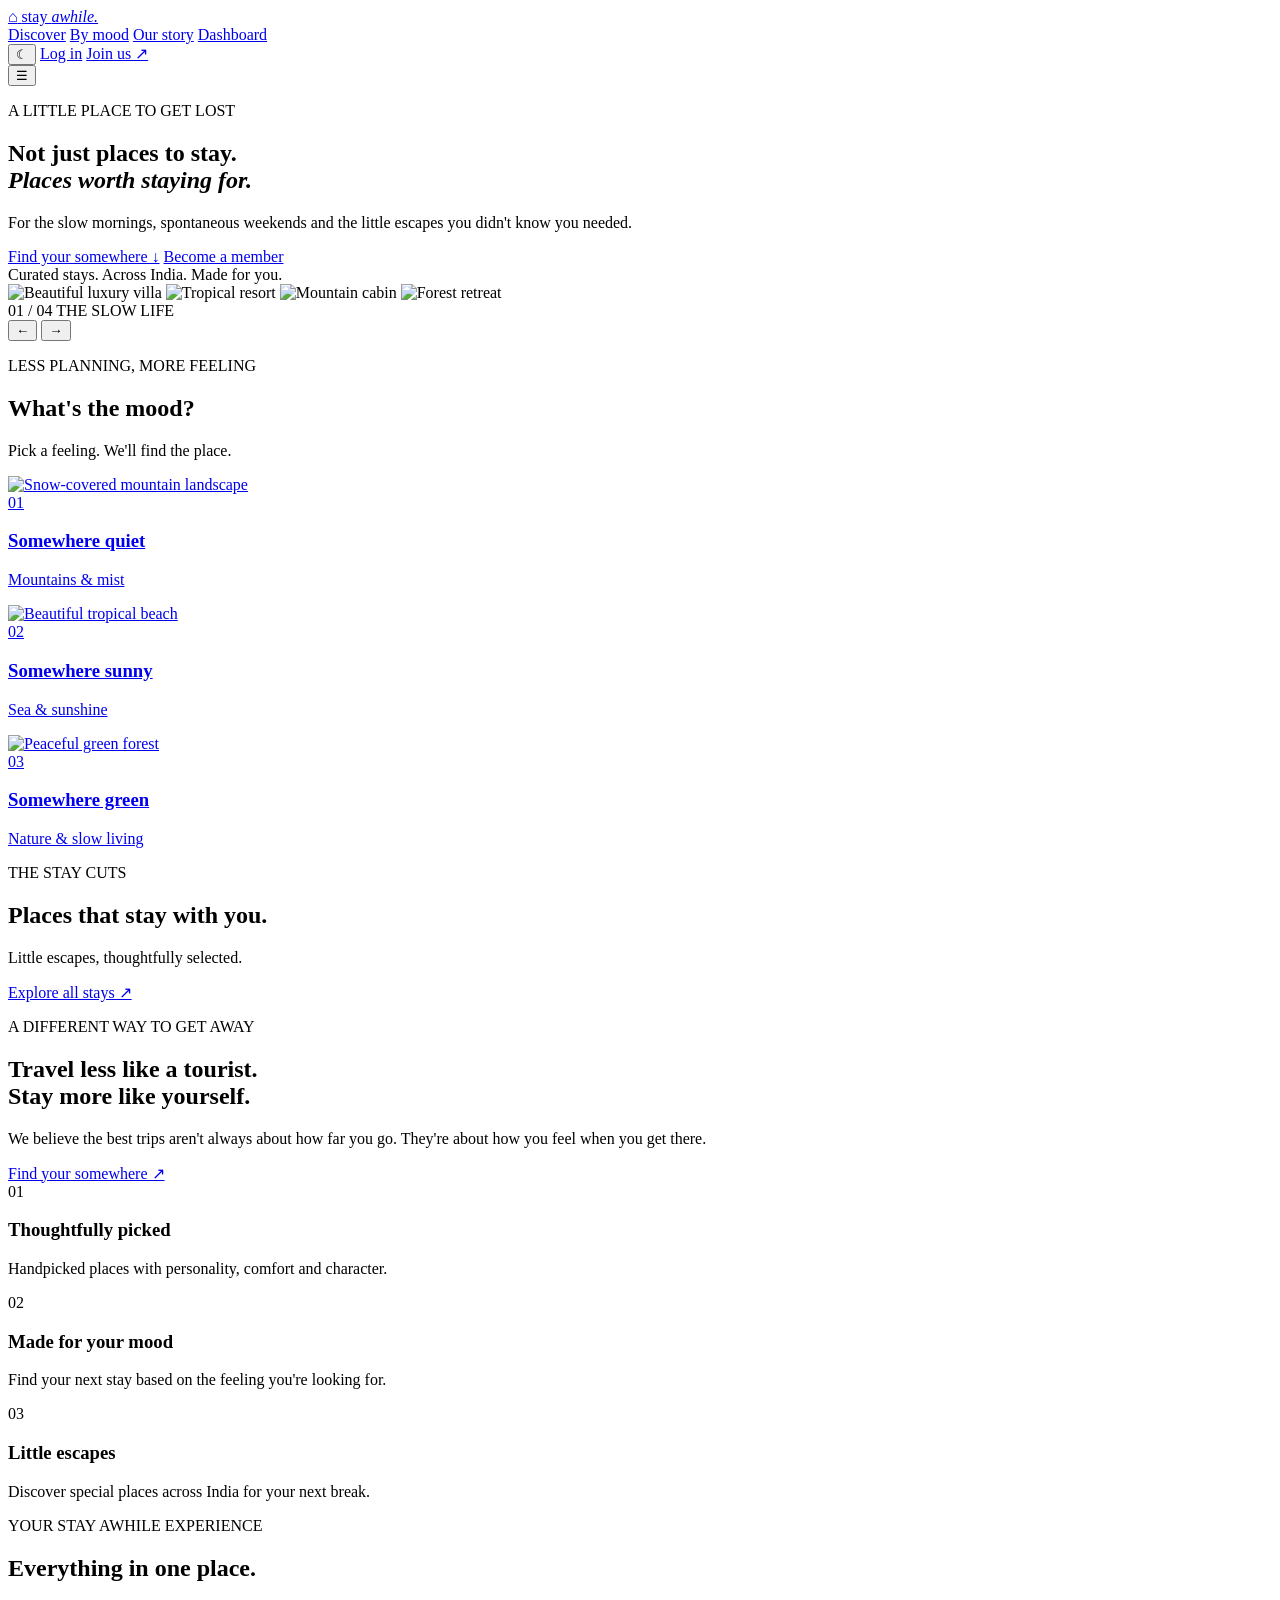
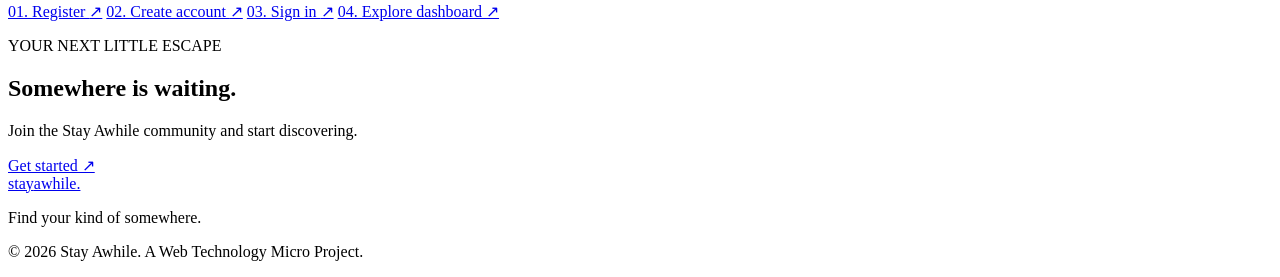
==== index.html @ 6ee34efa "Add files via upload" ====
<!DOCTYPE html>
<html lang="en">
<head>
    <meta charset="UTF-8">
    <meta name="viewport" content="width=device-width, initial-scale=1.0">
    <meta name="description" content="Stay Awhile — Find your kind of somewhere. Discover beautiful stays across India.">
    <title>Stay Awhile — Find your kind of somewhere</title>

    <link rel="preconnect" href="https://fonts.googleapis.com">
    <link rel="preconnect" href="https://fonts.gstatic.com" crossorigin>
    <link href="https://fonts.googleapis.com/css2?family=DM+Sans:wght@400;500;600;700&family=Playfair+Display:wght@500;600;700&display=swap" rel="stylesheet">

    <link rel="stylesheet" href="css/styles.css">
    <script src="js/theme.js" defer></script>
    <script src="js/data.js" defer></script>
    <script src="js/app.js" defer></script>
    <script src="js/chatbot.js" defer></script>
</head>
<body>

<header class="navbar">
    <a href="index.html" class="brand-logo">
    <span class="brand-icon">⌂</span>
    <span>stay <em>awhile.</em></span>
</a>

    <nav class="nav-links">
        <a href="#discover">Discover</a>
        <a href="#moods">By mood</a>
        <a href="#story">Our story</a>
        <a href="home.html">Dashboard</a>
    </nav>

    <div class="nav-actions">
        <button class="theme-toggle" aria-label="Toggle theme">☾</button>
        <a href="signin.html" class="nav-login">Log in</a>
        <a href="register.html" class="btn btn-dark">Join us ↗</a>
    </div>

    <button class="menu-toggle" id="menuToggle" aria-label="Open navigation">☰</button>
</header>

<main>

    <section class="hero">
        <div class="hero-content">
            <p class="eyebrow">A LITTLE PLACE TO GET LOST</p>

            <h1>Not just places to stay.<br>
                <em>Places worth staying for.</em>
            </h1>

            <p class="hero-description">
                For the slow mornings, spontaneous weekends and
                the little escapes you didn't know you needed.
            </p>

            <div class="hero-buttons">
                <a href="#discover" class="btn btn-light">Find your somewhere ↓</a>
                <a href="register.html" class="btn btn-outline-light">Become a member</a>
            </div>

            <div class="hero-note">
                Curated stays. Across India. Made for you.
            </div>
        </div>

        <div class="hero-image hero-slideshow">
    <img
        class="slide-image active"
        src="https://images.unsplash.com/photo-1600607687939-ce8a6c25118c?w=1400"
        alt="Beautiful luxury villa">

    <img
        class="slide-image"
        src="https://images.unsplash.com/photo-1571896349842-33c89424de2d?w=1400"
        alt="Tropical resort">

    <img
        class="slide-image"
        src="https://images.unsplash.com/photo-1510798831971-661eb04b3739?w=1400"
        alt="Mountain cabin">

    <img
        class="slide-image"
        src="https://images.unsplash.com/photo-1449158743715-0a90ebb6d2d8?w=1400"
        alt="Forest retreat">

    <div class="image-caption">
        <span id="slideNumber">01 / 04</span>
        <span id="slideLocation">THE SLOW LIFE</span>
    </div>

    <div class="slide-controls">
        <button id="previousSlide" aria-label="Previous image">←</button>
        <button id="nextSlide" aria-label="Next image">→</button>
    </div>
</div>
    </section>

    <section class="section mood-section" id="moods">
        <div class="section-heading">
            <p class="eyebrow">LESS PLANNING, MORE FEELING</p>
            <h2>What's the mood?</h2>
            <p>Pick a feeling. We'll find the place.</p>
        </div>

        <div class="mood-grid">
            <a href="#discover" class="mood-card" data-mood="mountains">
                <img
    src="https://images.unsplash.com/photo-1464822759023-fed622ff2c3b?w=900"
    alt="Snow-covered mountain landscape">
                <div class="mood-overlay">
                    <span>01</span>
                    <h3>Somewhere quiet</h3>
                    <p>Mountains & mist</p>
                </div>
            </a>

            <a href="#discover" class="mood-card" data-mood="beach">
                <img
    src="https://images.unsplash.com/photo-1507525428034-b723cf961d3e?w=900"
    alt="Beautiful tropical beach">                
    <div class="mood-overlay">
                    <span>02</span>
                    <h3>Somewhere sunny</h3>
                    <p>Sea & sunshine</p>
                </div>
            </a>

            <a href="#discover" class="mood-card" data-mood="nature">
                <img
    src="https://images.unsplash.com/photo-1448375240586-882707db888b?w=900"
    alt="Peaceful green forest">
                <div class="mood-overlay">
                    <span>03</span>
                    <h3>Somewhere green</h3>
                    <p>Nature & slow living</p>
                </div>
            </a>
        </div>
    </section>

    <section class="section stays-section" id="discover">
        <div class="section-heading split-heading">
            <div>
                <p class="eyebrow">THE STAY CUTS</p>
                <h2>Places that stay with you.</h2>
                <p>Little escapes, thoughtfully selected.</p>
            </div>
            <a href="home.html" class="text-link">Explore all stays ↗</a>
        </div>

        <div class="stay-grid" id="stayGrid">
            <!-- Cards are added using data.js and app.js -->
        </div>
    </section>

    <section class="feature-section" id="story">
        <div class="feature-intro">
            <p class="eyebrow">A DIFFERENT WAY TO GET AWAY</p>
            <h2>Travel less like a tourist.<br>
                Stay more like yourself.</h2>
            <p>
                We believe the best trips aren't always about how far
                you go. They're about how you feel when you get there.
            </p>
            <a href="signup.html" class="btn btn-dark">Find your somewhere ↗</a>
        </div>

        <div class="feature-cards">
            <article class="feature-card">
                <span>01</span>
                <h3>Thoughtfully picked</h3>
                <p>Handpicked places with personality, comfort and character.</p>
            </article>

            <article class="feature-card">
                <span>02</span>
                <h3>Made for your mood</h3>
                <p>Find your next stay based on the feeling you're looking for.</p>
            </article>

            <article class="feature-card">
                <span>03</span>
                <h3>Little escapes</h3>
                <p>Discover special places across India for your next break.</p>
            </article>
        </div>
    </section>

    <section class="section project-outline">
        <p class="eyebrow">YOUR STAY AWHILE EXPERIENCE</p>
        <h2>Everything in one place.</h2>

        <div class="outline-grid">
            <a href="register.html">01. Register <span>↗</span></a>
            <a href="signup.html">02. Create account <span>↗</span></a>
            <a href="signin.html">03. Sign in <span>↗</span></a>
            <a href="home.html">04. Explore dashboard <span>↗</span></a>
        </div>
    </section>

    <section class="newsletter">
        <p class="eyebrow">YOUR NEXT LITTLE ESCAPE</p>
        <h2>Somewhere is waiting.</h2>
        <p>Join the Stay Awhile community and start discovering.</p>
        <a href="register.html" class="btn btn-light">Get started ↗</a>
    </section>

</main>

<footer class="footer">
    <a href="index.html" class="logo">stay<span>awhile.</span></a>
    <p>Find your kind of somewhere.</p>
    <p>© 2026 Stay Awhile. A Web Technology Micro Project.</p>
</footer>

</body>
</html>
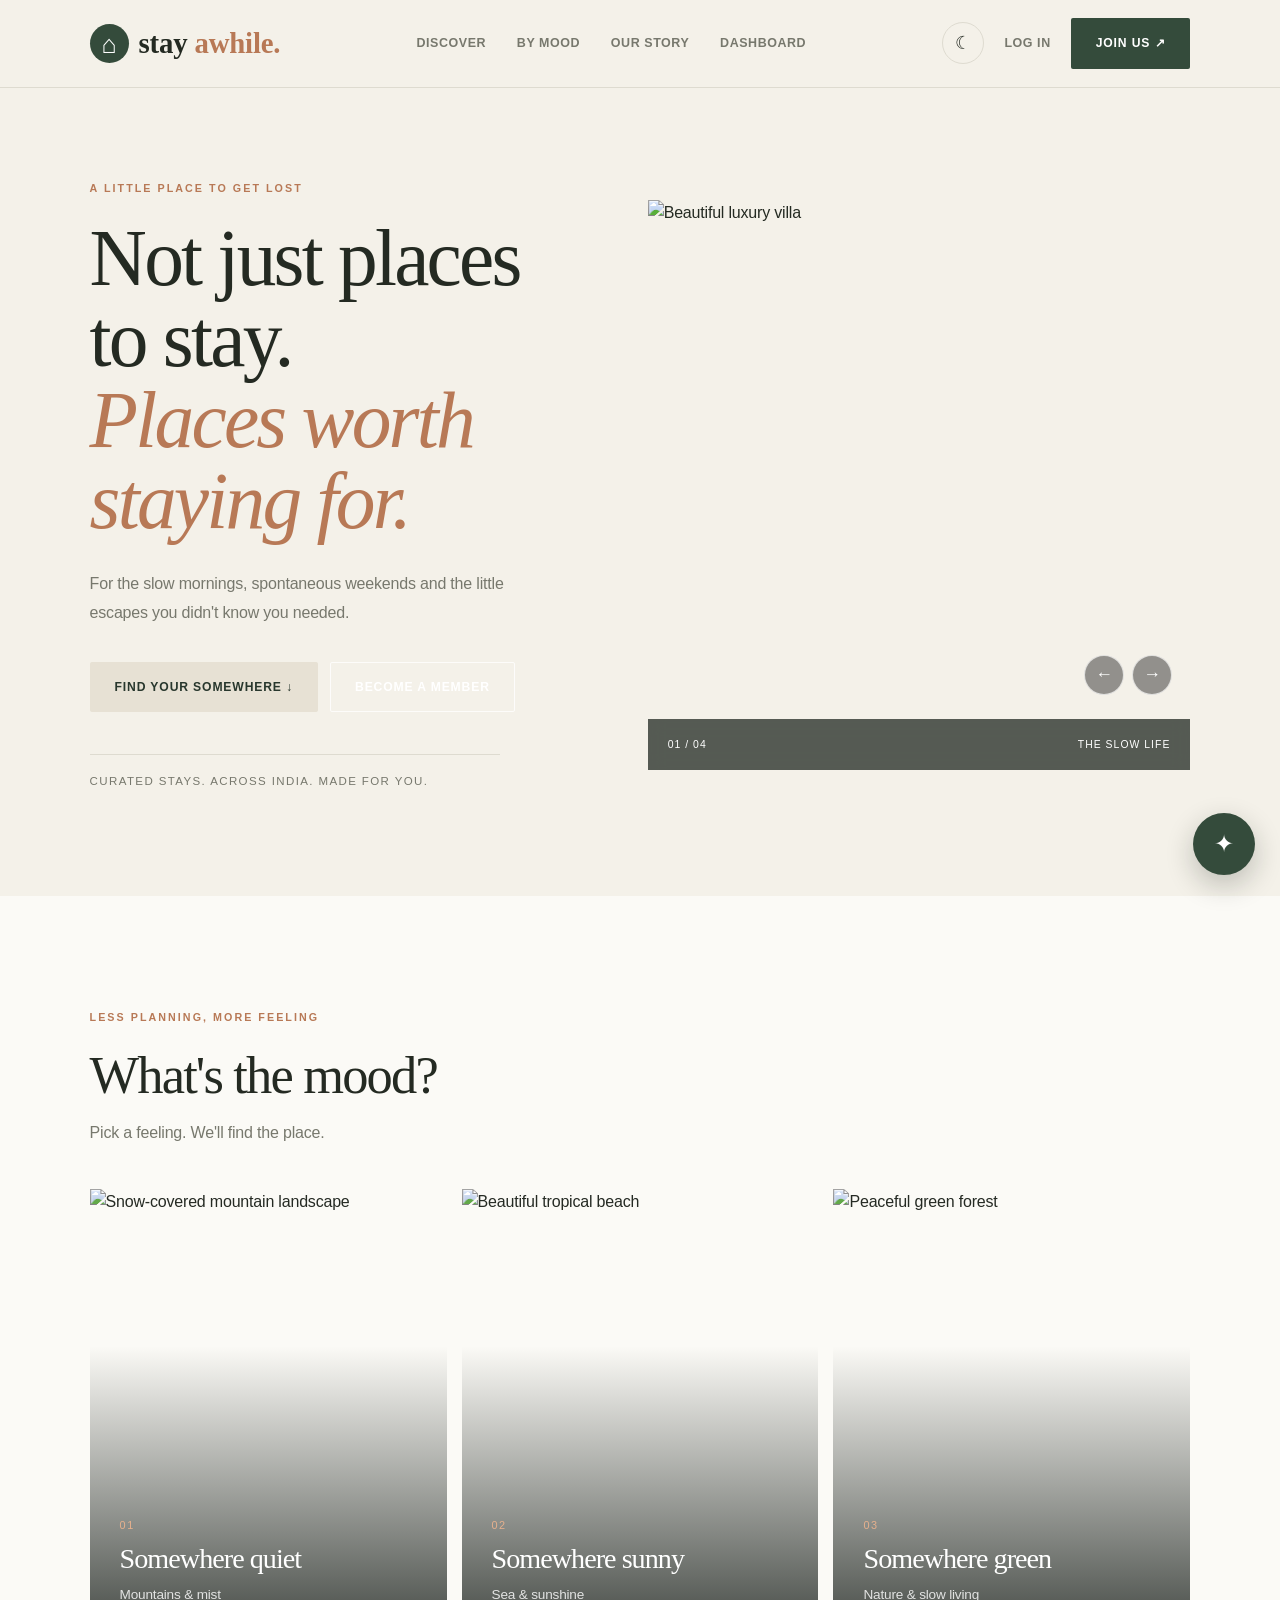
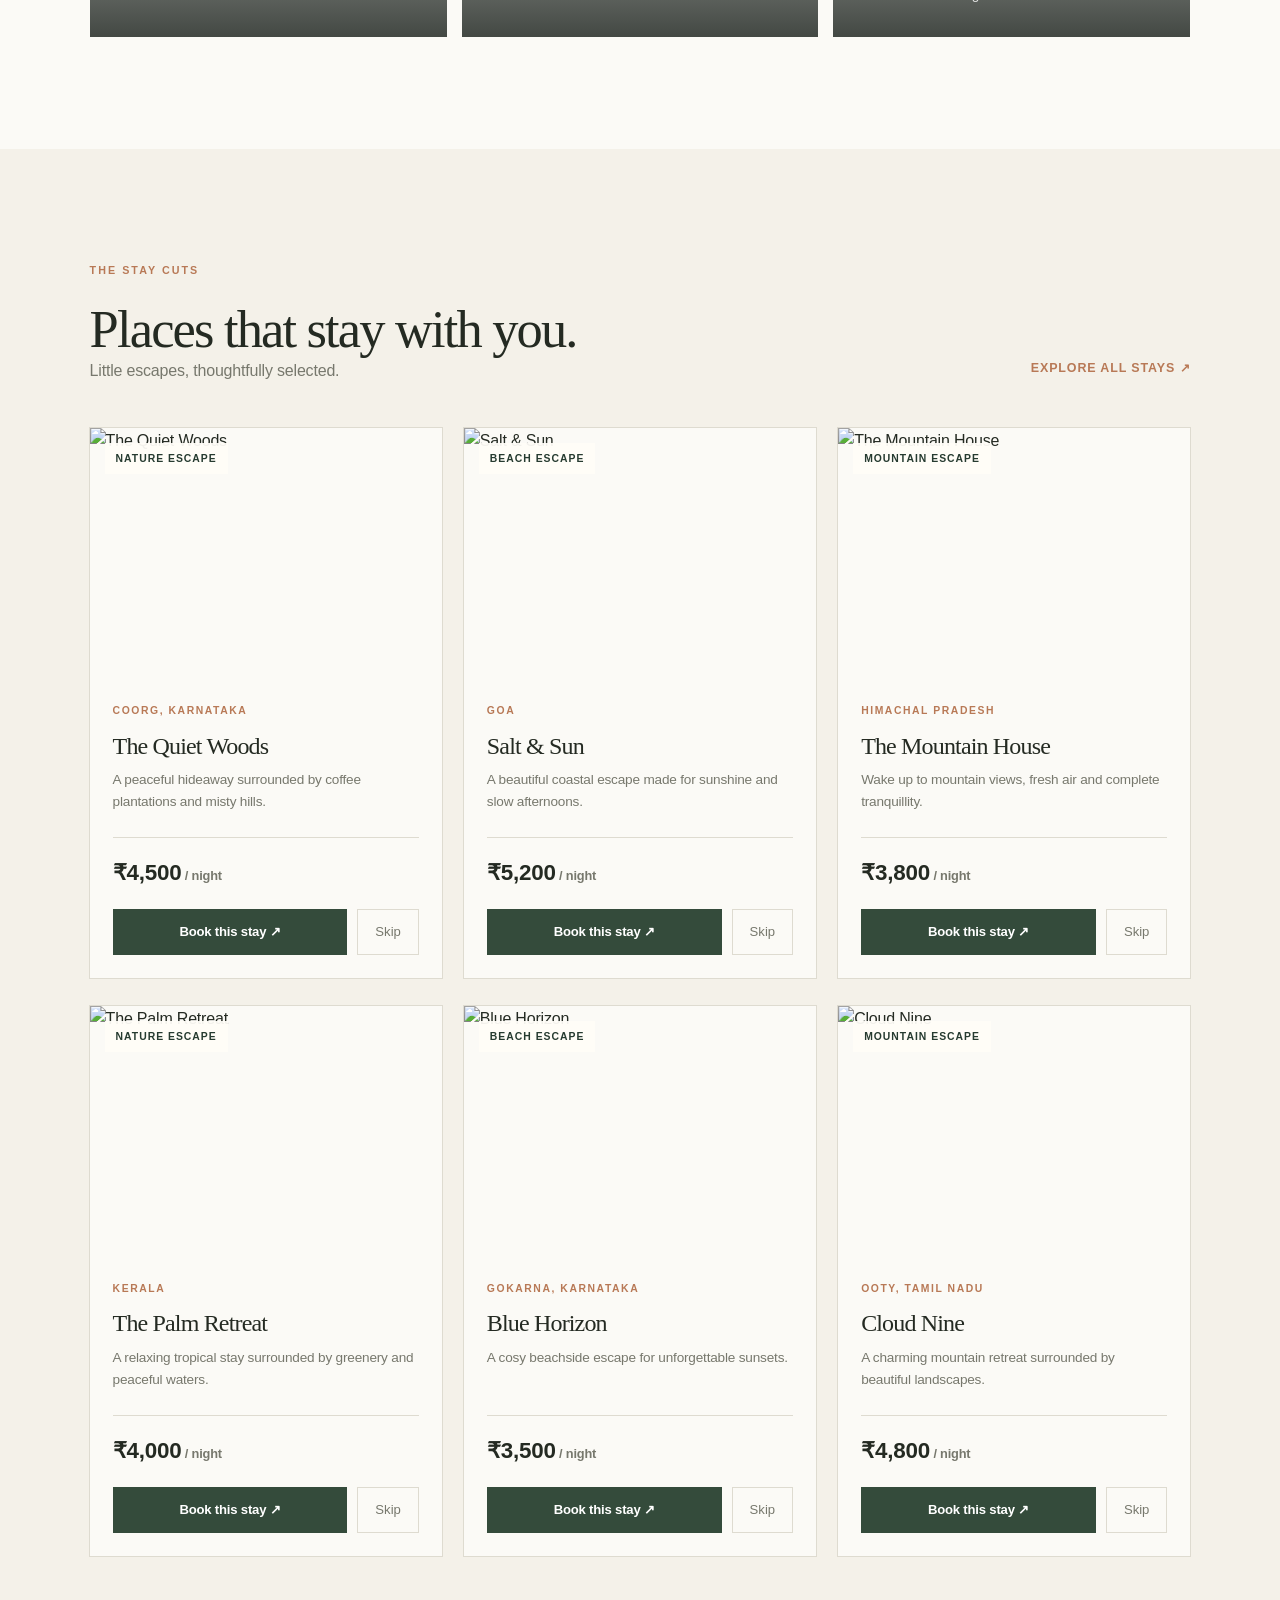
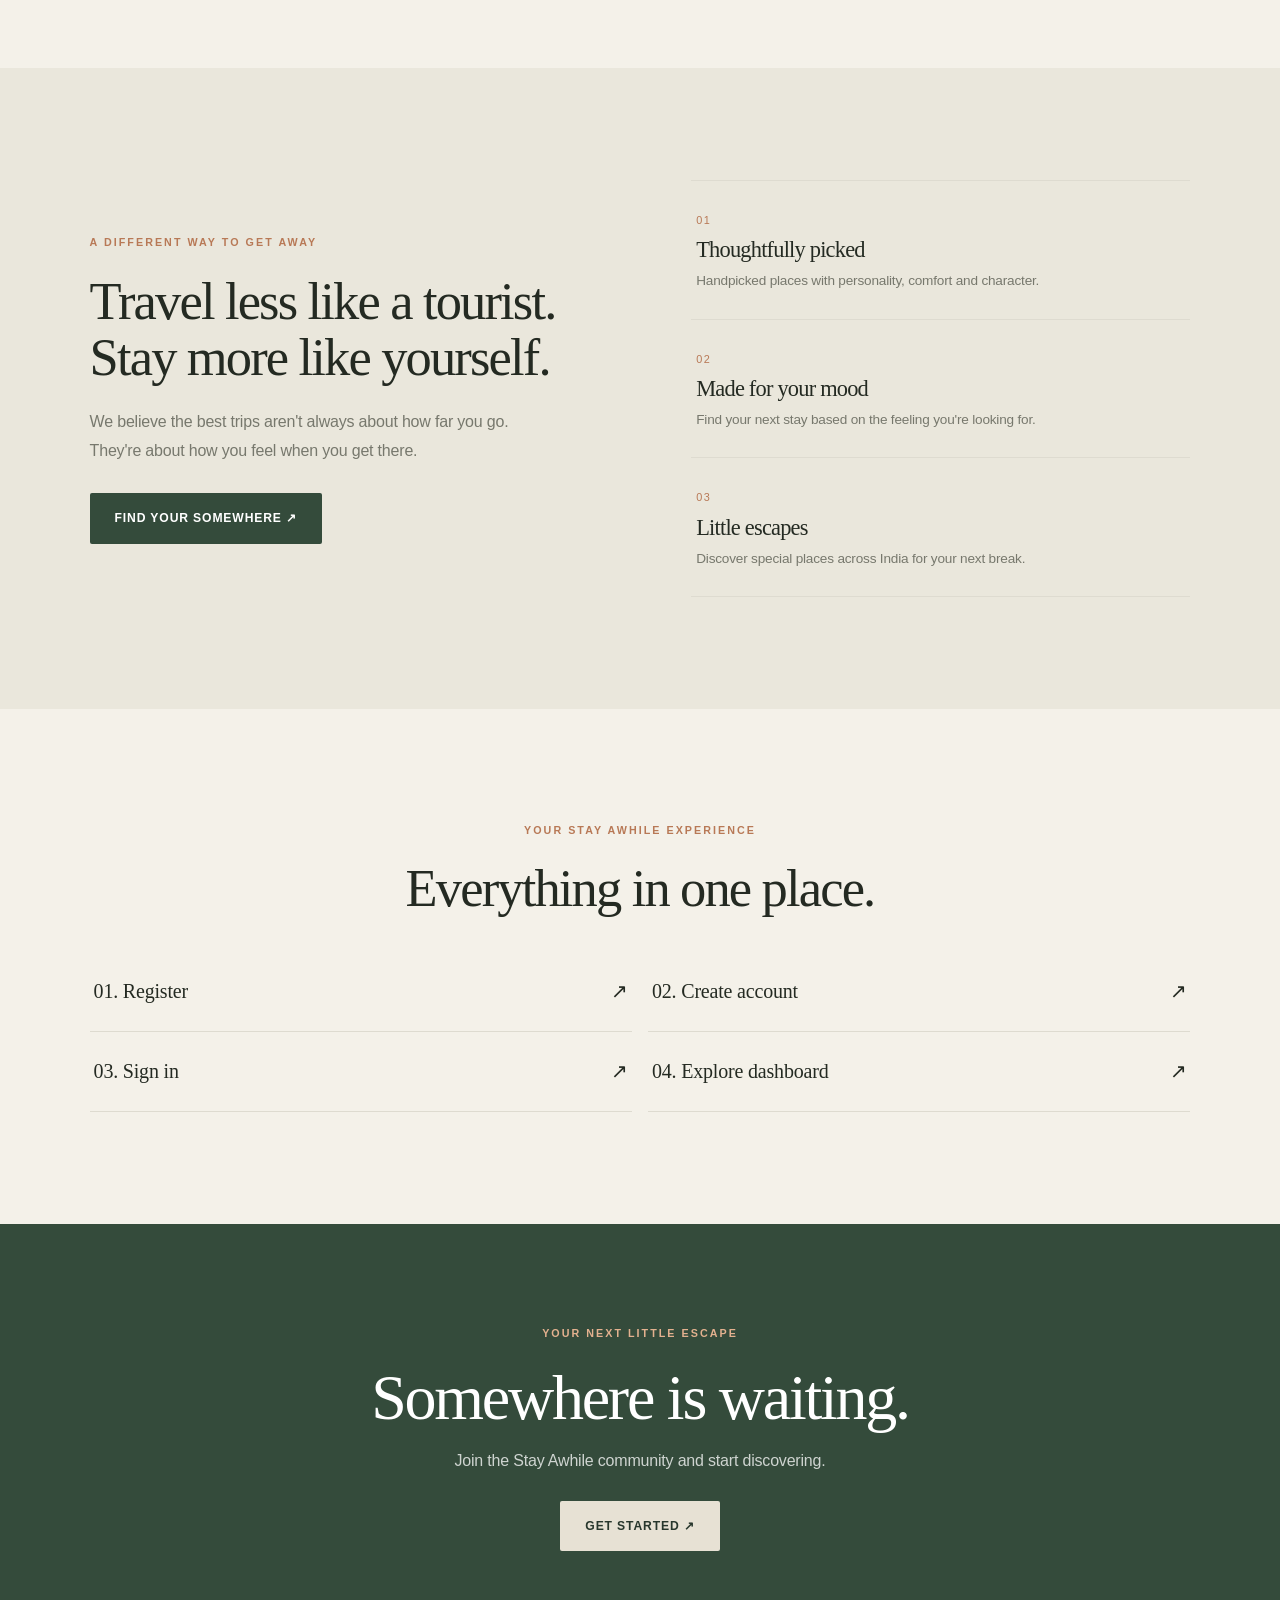
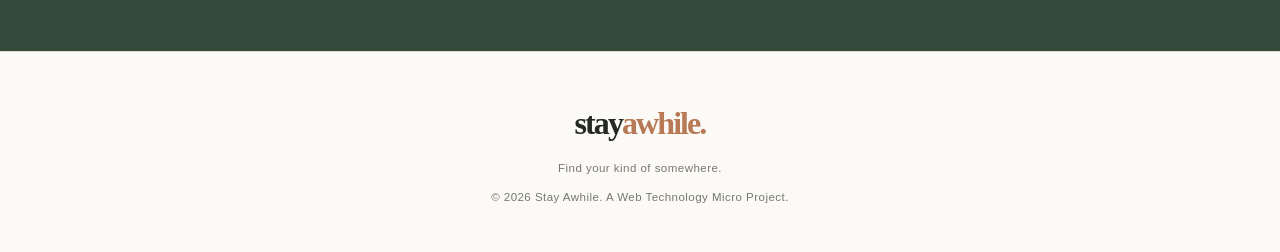
==== commit dfffc55f: "Update index.html" ====
--- a/index.html
+++ b/index.html
@@ -11,11 +11,11 @@
     <link rel="preconnect" href="https://fonts.gstatic.com" crossorigin>
     <link href="https://fonts.googleapis.com/css2?family=DM+Sans:wght@400;500;600;700&family=Playfair+Display:wght@500;600;700&display=swap" rel="stylesheet">
 
-    <link rel="stylesheet" href="css/styles.css">
-    <script src="js/theme.js" defer></script>
-    <script src="js/data.js" defer></script>
-    <script src="js/app.js" defer></script>
-    <script src="js/chatbot.js" defer></script>
+    <link rel="stylesheet" href="styles.css">
+    <script src="theme.js" defer></script>
+    <script src="data.js" defer></script>
+    <script src="app.js" defer></script>
+    <script src="chatbot.js" defer></script>
 </head>
 <body>
 
--- a/styles.css
+++ b/styles.css
@@ -0,0 +1,2200 @@
+/* =========================================
+   STAY AWHILE - GLOBAL DESIGN SYSTEM
+========================================= */
+
+@import url('https://fonts.googleapis.com/css2?family=DM+Sans:wght@400;500;600;700&family=Playfair+Display:wght@500;600;700&display=swap');
+
+:root {
+    --bg: #f6f3ec;
+    --surface: #fffdf8;
+    --surface-2: #ece8de;
+    --text: #263b30;
+    --muted: #77786e;
+    --green: #294b3a;
+    --green-hover: #1d392b;
+    --orange: #c77953;
+    --border: #dedbd1;
+    --danger: #c0392b;
+    --success: #31734b;
+    --shadow: 0 12px 35px rgba(32, 48, 37, 0.09);
+}
+
+[data-theme="dark"] {
+    --bg: #17231c;
+    --surface: #223229;
+    --surface-2: #2b3b30;
+    --text: #f3eee3;
+    --muted: #b4b6aa;
+    --green: #a8c2ad;
+    --green-hover: #c2d8c6;
+    --orange: #df9872;
+    --border: #405044;
+    --danger: #ff8b80;
+    --success: #9bd3a9;
+    --shadow: 0 12px 35px rgba(0, 0, 0, 0.22);
+}
+
+* {
+    margin: 0;
+    padding: 0;
+    box-sizing: border-box;
+}
+
+html {
+    scroll-behavior: smooth;
+    scroll-padding-top: 90px;
+}
+
+body {
+    font-family: 'DM Sans', sans-serif;
+    background: var(--bg);
+    color: var(--text);
+    line-height: 1.6;
+    transition: background 0.25s, color 0.25s;
+}
+
+a {
+    color: inherit;
+    text-decoration: none;
+}
+
+button, input, select {
+    font: inherit;
+}
+
+button {
+    cursor: pointer;
+}
+
+img {
+    display: block;
+    width: 100%;
+    object-fit: cover;
+}
+
+h1, h2, h3 {
+    font-family: 'Playfair Display', serif;
+    font-weight: 600;
+    line-height: 1.2;
+}
+
+h1 {
+    font-size: clamp(2.5rem, 5vw, 4.8rem);
+}
+
+h2 {
+    font-size: clamp(2rem, 4vw, 3.2rem);
+}
+
+h3 {
+    font-size: 1.4rem;
+}
+
+p {
+    color: var(--muted);
+}
+
+/* NAVIGATION */
+
+.navbar {
+    min-height: 78px;
+    display: flex;
+    align-items: center;
+    justify-content: space-between;
+    padding: 15px 6%;
+    gap: 25px;
+    background: var(--surface);
+    border-bottom: 1px solid var(--border);
+    position: sticky;
+    top: 0;
+    z-index: 100;
+}
+
+.logo {
+    font-family: 'Playfair Display', serif;
+    font-size: 1.8rem;
+    font-weight: 700;
+    color: var(--text);
+    white-space: nowrap;
+}
+
+.logo span {
+    color: var(--orange);
+}
+
+.nav-links, .nav-actions {
+    display: flex;
+    align-items: center;
+    gap: 25px;
+}
+
+.nav-links a, .nav-login {
+    font-size: 0.9rem;
+    font-weight: 600;
+    color: var(--muted);
+    transition: color 0.2s;
+}
+
+.nav-links a:hover, .nav-login:hover {
+    color: var(--orange);
+}
+
+.nav-actions {
+    gap: 16px;
+}
+
+.theme-toggle {
+    border: 1px solid var(--border);
+    background: var(--surface-2);
+    color: var(--text);
+    border-radius: 50%;
+    width: 40px;
+    height: 40px;
+    font-size: 1.15rem;
+}
+
+.menu-toggle {
+    display: none;
+    background: none;
+    border: 0;
+    color: var(--text);
+    font-size: 1.5rem;
+}
+
+/* BUTTONS */
+
+.btn {
+    display: inline-flex;
+    justify-content: center;
+    align-items: center;
+    padding: 13px 23px;
+    border-radius: 4px;
+    border: 1px solid transparent;
+    font-weight: 700;
+    font-size: 0.88rem;
+    transition: 0.25s;
+}
+
+.btn-dark {
+    background: var(--green);
+    color: #fff;
+}
+
+.btn-dark:hover {
+    background: var(--green-hover);
+    transform: translateY(-2px);
+}
+
+.btn-light {
+    background: #f6f3ec;
+    color: #263b30;
+}
+
+.btn-light:hover {
+    background: #e7dfd1;
+    transform: translateY(-2px);
+}
+
+.btn-outline-light {
+    color: #fff;
+    border-color: rgba(255,255,255,0.7);
+}
+
+.btn-outline-light:hover {
+    background: #fff;
+    color: #263b30;
+}
+
+.btn-full {
+    width: 100%;
+    margin-top: 12px;
+}
+
+.btn:disabled {
+    opacity: 0.45;
+    cursor: not-allowed;
+    transform: none;
+}
+
+/* COMMON SECTION STYLES */
+
+.section {
+    padding: 95px 7%;
+}
+
+.eyebrow {
+    font-size: 0.72rem;
+    letter-spacing: 2px;
+    font-weight: 700;
+    color: var(--orange);
+    margin-bottom: 15px;
+}
+
+.section-heading {
+    margin-bottom: 35px;
+}
+
+.section-heading > p:last-child {
+    margin-top: 12px;
+}
+
+.split-heading {
+    display: flex;
+    justify-content: space-between;
+    align-items: end;
+    gap: 20px;
+}
+
+.text-link {
+    font-weight: 700;
+    color: var(--orange);
+    padding-bottom: 8px;
+}
+
+/* HERO */
+
+.hero {
+    min-height: 640px;
+    display: grid;
+    grid-template-columns: 1fr 1fr;
+    padding: 55px 7%;
+    gap: 50px;
+    align-items: center;
+}
+
+.hero-content h1 {
+    margin-bottom: 25px;
+}
+
+.hero-content h1 em {
+    color: var(--orange);
+    font-weight: 500;
+}
+
+.hero-description {
+    max-width: 510px;
+    font-size: 1.1rem;
+    margin-bottom: 30px;
+}
+
+.hero-buttons {
+    display: flex;
+    flex-wrap: wrap;
+    gap: 13px;
+}
+
+.hero-note {
+    margin-top: 35px;
+    color: var(--muted);
+    font-size: 0.85rem;
+    letter-spacing: 0.4px;
+}
+
+.hero-image {
+    height: 510px;
+    position: relative;
+}
+
+.hero-image img {
+    height: 100%;
+    border-radius: 3px;
+}
+
+.image-caption {
+    position: absolute;
+    bottom: 18px;
+    left: 18px;
+    right: 18px;
+    background: rgba(20, 30, 23, 0.7);
+    color: #fff;
+    padding: 14px 18px;
+    display: flex;
+    justify-content: space-between;
+    font-size: 0.75rem;
+}
+
+/* MOOD CARDS */
+
+.mood-section {
+    background: var(--surface);
+}
+
+.mood-grid {
+    display: grid;
+    grid-template-columns: repeat(3, 1fr);
+    gap: 20px;
+}
+
+.mood-card {
+    height: 400px;
+    position: relative;
+    overflow: hidden;
+    border-radius: 4px;
+}
+
+.mood-card img {
+    height: 100%;
+    transition: transform 0.5s;
+}
+
+.mood-card:hover img {
+    transform: scale(1.06);
+}
+
+.mood-overlay {
+    position: absolute;
+    inset: 0;
+    display: flex;
+    flex-direction: column;
+    justify-content: end;
+    padding: 28px;
+    background: linear-gradient(transparent 35%, rgba(0,0,0,0.75));
+    color: white;
+}
+
+.mood-overlay span {
+    color: #f3b18b;
+    font-size: 0.8rem;
+}
+
+.mood-overlay h3 {
+    color: white;
+    margin: 7px 0;
+    font-size: 1.7rem;
+}
+
+.mood-overlay p {
+    color: #eee;
+}
+
+/* STAY CARDS */
+
+.stay-grid {
+    display: grid;
+    grid-template-columns: repeat(3, 1fr);
+    gap: 25px;
+}
+
+.stay-card {
+    background: var(--surface);
+    border: 1px solid var(--border);
+    overflow: hidden;
+    transition: transform 0.25s, box-shadow 0.25s;
+}
+
+.stay-card:hover {
+    transform: translateY(-5px);
+    box-shadow: var(--shadow);
+}
+
+.stay-card img {
+    height: 245px;
+}
+
+.stay-info {
+    padding: 20px;
+}
+
+.stay-location {
+    font-size: 0.72rem;
+    color: var(--orange);
+    text-transform: uppercase;
+    letter-spacing: 1px;
+    font-weight: 700;
+}
+
+.stay-info h3 {
+    margin: 8px 0;
+}
+
+.stay-info p {
+    font-size: 0.88rem;
+}
+
+.stay-meta {
+    margin-top: 18px;
+    padding-top: 15px;
+    border-top: 1px solid var(--border);
+    display: flex;
+    justify-content: space-between;
+    align-items: center;
+    font-size: 0.85rem;
+}
+
+.stay-price {
+    color: var(--text);
+    font-weight: 700;
+}
+
+.stay-book {
+    color: var(--orange);
+    font-weight: 700;
+}
+
+/* FEATURE SECTION */
+
+.feature-section {
+    padding: 100px 7%;
+    display: grid;
+    grid-template-columns: 1fr 1fr;
+    gap: 70px;
+    background: var(--surface-2);
+    align-items: center;
+}
+
+.feature-intro h2 {
+    margin-bottom: 20px;
+}
+
+.feature-intro > p:not(.eyebrow) {
+    max-width: 450px;
+    margin-bottom: 25px;
+}
+
+.feature-cards {
+    display: grid;
+    gap: 15px;
+}
+
+.feature-card {
+    padding: 25px;
+    border: 1px solid var(--border);
+    background: var(--surface);
+}
+
+.feature-card span {
+    color: var(--orange);
+    font-size: 0.8rem;
+}
+
+.feature-card h3 {
+    margin: 8px 0;
+}
+
+/* PROJECT OUTLINE */
+
+.project-outline {
+    text-align: center;
+}
+
+.outline-grid {
+    display: grid;
+    grid-template-columns: repeat(2, 1fr);
+    gap: 15px;
+    margin-top: 35px;
+    text-align: left;
+}
+
+.outline-grid a {
+    background: var(--surface);
+    border: 1px solid var(--border);
+    padding: 23px;
+    font-weight: 600;
+    display: flex;
+    justify-content: space-between;
+}
+
+.outline-grid a:hover {
+    border-color: var(--orange);
+}
+
+/* NEWSLETTER AND FOOTER */
+
+.newsletter {
+    text-align: center;
+    padding: 80px 20px;
+    background: var(--green);
+}
+
+.newsletter h2, .newsletter p {
+    color: #fff;
+}
+
+.newsletter h2 {
+    margin-bottom: 15px;
+}
+
+.newsletter .btn {
+    margin-top: 25px;
+}
+
+.footer {
+    padding: 35px 7%;
+    text-align: center;
+    border-top: 1px solid var(--border);
+    background: var(--surface);
+}
+
+.footer p {
+    font-size: 0.82rem;
+    margin-top: 8px;
+}
+
+/* AUTHENTICATION PAGES */
+
+.auth-page {
+    min-height: 100vh;
+}
+
+.auth-container {
+    padding: 60px 20px;
+    display: flex;
+    justify-content: center;
+    align-items: center;
+}
+
+.auth-card {
+    width: 100%;
+    max-width: 520px;
+    background: var(--surface);
+    border: 1px solid var(--border);
+    box-shadow: var(--shadow);
+    padding: 40px;
+}
+
+.auth-card h1 {
+    font-size: 2.5rem;
+    margin-bottom: 12px;
+}
+
+.auth-subtitle {
+    margin-bottom: 30px;
+}
+
+.form-group {
+    margin-bottom: 19px;
+}
+
+.form-group label {
+    display: block;
+    font-weight: 700;
+    font-size: 0.86rem;
+    margin-bottom: 7px;
+}
+
+.form-group input,
+.form-group select {
+    width: 100%;
+    min-height: 48px;
+    padding: 12px;
+    background: var(--bg);
+    border: 1px solid var(--border);
+    color: var(--text);
+    border-radius: 3px;
+    outline: none;
+}
+
+.form-group input:focus,
+.form-group select:focus {
+    border-color: var(--green);
+}
+
+.form-group input.invalid,
+.form-group select.invalid {
+    border: 2px solid var(--danger);
+}
+
+.form-group input.valid,
+.form-group select.valid {
+    border: 1px solid var(--success);
+}
+
+.error-msg {
+    display: block;
+    color: var(--danger);
+    font-size: 0.77rem;
+    margin-top: 5px;
+    min-height: 16px;
+}
+
+.checkbox-label {
+    display: flex;
+    gap: 10px;
+    align-items: flex-start;
+    font-size: 0.85rem;
+    margin: 15px 0;
+    cursor: pointer;
+}
+
+.checkbox-label input {
+    margin-top: 5px;
+    accent-color: var(--green);
+}
+
+.auth-bottom {
+    text-align: center;
+    margin-top: 22px;
+    font-size: 0.88rem;
+}
+
+.auth-bottom a {
+    color: var(--orange);
+    font-weight: 700;
+}
+
+.password-wrap {
+    position: relative;
+}
+
+.password-wrap input {
+    padding-right: 50px;
+}
+
+.eye-btn {
+    position: absolute;
+    right: 10px;
+    top: 50%;
+    transform: translateY(-50%);
+    border: 0;
+    background: transparent;
+    color: var(--text);
+    font-size: 1.1rem;
+}
+
+.form-alert {
+    display: none;
+    padding: 12px;
+    margin-bottom: 18px;
+    border-radius: 3px;
+    background: rgba(192, 57, 43, 0.12);
+    border: 1px solid var(--danger);
+    color: var(--danger);
+    font-size: 0.86rem;
+}
+
+.form-alert.show {
+    display: block;
+}
+
+/* DASHBOARD */
+
+.dashboard-page {
+    min-height: 100vh;
+}
+
+.dashboard-nav {
+    position: sticky;
+}
+
+.dashboard-layout {
+    display: grid;
+    grid-template-columns: 250px minmax(0, 1fr) 300px;
+    gap: 28px;
+    padding: 30px;
+    max-width: 1700px;
+    margin: auto;
+    align-items: start;
+}
+
+.sidebar {
+    background: var(--surface);
+    padding: 25px 18px;
+    min-height: 600px;
+    border: 1px solid var(--border);
+}
+
+.sidebar-links {
+    display: grid;
+    gap: 8px;
+}
+
+.sidebar-links a {
+    padding: 12px;
+    color: var(--muted);
+    border-radius: 3px;
+    font-size: 0.9rem;
+}
+
+.sidebar-links a:hover,
+.sidebar-links a.active {
+    background: var(--surface-2);
+    color: var(--text);
+}
+
+.sidebar-note {
+    margin-top: 80px;
+    border-top: 1px solid var(--border);
+    padding-top: 20px;
+    font-family: 'Playfair Display', serif;
+}
+
+.sidebar-note span {
+    color: var(--orange);
+    font-size: 0.8rem;
+}
+
+.dashboard-main {
+    min-width: 0;
+}
+
+.dashboard-main h1 {
+    font-size: clamp(2rem, 3vw, 3rem);
+}
+
+.dashboard-subtitle {
+    margin: 10px 0 25px;
+}
+
+.dashboard-banner {
+    height: 300px;
+    position: relative;
+    overflow: hidden;
+    margin-bottom: 40px;
+}
+
+.dashboard-banner img {
+    height: 100%;
+}
+
+.dashboard-banner::after {
+    content: "";
+    position: absolute;
+    inset: 0;
+    background: linear-gradient(90deg, rgba(0,0,0,0.7), transparent);
+}
+
+.dashboard-banner-content {
+    position: absolute;
+    z-index: 1;
+    top: 50%;
+    left: 25px;
+    transform: translateY(-50%);
+    max-width: 400px;
+}
+
+.dashboard-banner-content h2 {
+    color: #fff;
+    font-size: 2rem;
+    margin-bottom: 20px;
+}
+
+.dashboard-banner-content .eyebrow {
+    color: #f3b18b;
+}
+
+.dashboard-destinations .stay-grid {
+    grid-template-columns: repeat(2, 1fr);
+}
+
+.dashboard-right {
+    display: grid;
+    gap: 22px;
+}
+
+.welcome-widget,
+.calculator-card {
+    background: var(--surface);
+    border: 1px solid var(--border);
+    padding: 22px;
+}
+
+.welcome-widget h3,
+.calculator-card h3 {
+    margin-bottom: 10px;
+}
+
+/* CALCULATOR */
+
+.calc-display {
+    width: 100%;
+    padding: 15px;
+    background: var(--surface-2);
+    color: var(--text);
+    border: 1px solid var(--border);
+    text-align: right;
+    font-size: 1.6rem;
+    margin: 15px 0;
+}
+
+.calc-grid {
+    display: grid;
+    grid-template-columns: repeat(4, 1fr);
+    gap: 7px;
+}
+
+.calc-grid button {
+    border: 1px solid var(--border);
+    background: var(--surface-2);
+    color: var(--text);
+    padding: 13px 5px;
+    border-radius: 3px;
+    font-weight: 700;
+}
+
+.calc-grid button:hover {
+    background: var(--green);
+    color: white;
+}
+
+/* CHATBOT */
+
+.chatbot-fab {
+    position: fixed;
+    right: 25px;
+    bottom: 25px;
+    z-index: 1000;
+    height: 58px;
+    width: 58px;
+    border-radius: 50%;
+    border: none;
+    background: var(--green);
+    color: #fff;
+    font-size: 1.5rem;
+    box-shadow: var(--shadow);
+}
+
+.chatbot-panel {
+    position: fixed;
+    right: 25px;
+    bottom: 95px;
+    width: min(350px, calc(100vw - 35px));
+    height: 430px;
+    z-index: 1000;
+    background: var(--surface);
+    border: 1px solid var(--border);
+    box-shadow: var(--shadow);
+    display: none;
+    flex-direction: column;
+    border-radius: 8px;
+    overflow: hidden;
+}
+
+.chatbot-panel.open {
+    display: flex;
+}
+
+.chatbot-header {
+    background: var(--green);
+    color: #fff;
+    padding: 15px;
+    display: flex;
+    justify-content: space-between;
+    align-items: center;
+}
+
+.chatbot-header button {
+    background: none;
+    border: none;
+    color: white;
+    font-size: 1.3rem;
+}
+
+.chat-log {
+    flex: 1;
+    overflow-y: auto;
+    padding: 15px;
+    display: flex;
+    flex-direction: column;
+    gap: 12px;
+}
+
+.user-msg, .bot-msg {
+    padding: 10px 13px;
+    border-radius: 10px;
+    max-width: 85%;
+    font-size: 0.85rem;
+    overflow-wrap: anywhere;
+}
+
+.user-msg {
+    align-self: flex-end;
+    background: var(--green);
+    color: white;
+}
+
+.bot-msg {
+    align-self: flex-start;
+    background: var(--surface-2);
+    color: var(--text);
+}
+
+.chat-input-area {
+    padding: 12px;
+    border-top: 1px solid var(--border);
+    display: flex;
+    gap: 8px;
+}
+
+.chat-input-area input {
+    min-width: 0;
+    flex: 1;
+    padding: 10px;
+    border: 1px solid var(--border);
+    background: var(--bg);
+    color: var(--text);
+}
+
+.chat-input-area button {
+    background: var(--green);
+    color: white;
+    border: none;
+    padding: 0 14px;
+}
+
+/* RESPONSIVE DESIGN */
+
+@media (max-width: 1100px) {
+    .dashboard-layout {
+        grid-template-columns: 210px minmax(0, 1fr);
+    }
+
+    .dashboard-right {
+        grid-column: 2;
+        grid-template-columns: repeat(2, 1fr);
+    }
+
+    .dashboard-destinations .stay-grid {
+        grid-template-columns: repeat(2, 1fr);
+    }
+}
+
+@media (max-width: 767px) {
+    .navbar {
+        padding: 13px 5%;
+        min-height: 68px;
+        gap: 10px;
+    }
+
+    .logo {
+        font-size: 1.5rem;
+    }
+
+    .nav-links {
+        display: none;
+        position: absolute;
+        top: 68px;
+        left: 0;
+        right: 0;
+        padding: 20px;
+        background: var(--surface);
+        border-bottom: 1px solid var(--border);
+        flex-direction: column;
+        align-items: flex-start;
+    }
+
+    .nav-links.open {
+        display: flex;
+    }
+
+    .nav-actions {
+        gap: 9px;
+    }
+
+    .nav-login {
+        display: none;
+    }
+
+    .nav-actions .btn {
+        padding: 10px 12px;
+        font-size: 0.75rem;
+    }
+
+    .menu-toggle {
+        display: block;
+    }
+
+    .hero {
+        grid-template-columns: 1fr;
+        padding: 55px 6%;
+        gap: 30px;
+    }
+
+    .hero-image {
+        height: 350px;
+    }
+
+    .section {
+        padding: 65px 6%;
+    }
+
+    .mood-grid,
+    .stay-grid {
+        grid-template-columns: 1fr;
+    }
+
+    .mood-card {
+        height: 350px;
+    }
+
+    .feature-section {
+        grid-template-columns: 1fr;
+        padding: 65px 6%;
+        gap: 35px;
+    }
+
+    .split-heading {
+        align-items: flex-start;
+        flex-direction: column;
+    }
+
+    .outline-grid {
+        grid-template-columns: 1fr;
+    }
+
+    .auth-container {
+        padding: 35px 15px;
+    }
+
+    .auth-card {
+        padding: 25px 20px;
+    }
+
+    .auth-card h1 {
+        font-size: 2rem;
+    }
+
+    /* FR-05 MOBILE FLEXBOX LAYOUT */
+
+    .dashboard-layout {
+        display: flex;
+        flex-direction: column;
+        padding: 18px;
+        gap: 20px;
+    }
+
+    .sidebar {
+        display: none;
+        width: 100%;
+        min-height: auto;
+        order: 0;
+    }
+
+    .sidebar.open {
+        display: block;
+    }
+
+    .sidebar-note {
+        margin-top: 25px;
+    }
+
+    .dashboard-main {
+        width: 100%;
+        order: 1;
+    }
+
+    .dashboard-right {
+        display: flex;
+        flex-direction: column;
+        width: 100%;
+        order: 2;
+    }
+
+    .dashboard-banner {
+        height: 260px;
+    }
+
+    .dashboard-destinations .stay-grid {
+        grid-template-columns: 1fr;
+    }
+
+    .dashboard-nav .menu-toggle {
+        order: -1;
+    }
+
+    .dashboard-nav .logo {
+        margin-right: auto;
+    }
+
+    .dashboard-nav .nav-actions {
+        gap: 8px;
+    }
+
+    .dashboard-nav .logout-btn {
+        padding: 9px 11px;
+    }
+
+    .chatbot-fab {
+        right: 15px;
+        bottom: 15px;
+    }
+
+    .chatbot-panel {
+        right: 12px;
+        bottom: 85px;
+    }
+}
+
+@media (min-width: 768px) {
+    .dashboard-layout {
+        grid-template-columns: 250px 1fr 300px;
+    }
+}
+
+@media (max-width: 400px) {
+    .hero-buttons {
+        flex-direction: column;
+    }
+
+    .hero-buttons .btn {
+        width: 100%;
+    }
+
+    .image-caption {
+        flex-direction: column;
+        gap: 5px;
+    }
+
+    .dashboard-banner-content h2 {
+        font-size: 1.5rem;
+    }
+}
+
+
+/* =========================================================
+   STAY AWHILE — EDITORIAL REDESIGN
+========================================================= */
+
+@import url('https://fonts.googleapis.com/css2?family=DM+Sans:wght@400;500;600;700&family=Playfair+Display:ital,wght@0,500;0,600;0,700;1,500;1,600&display=swap');
+
+:root {
+    --bg: #f4f1e9;
+    --surface: #fbfaf6;
+    --surface-2: #eae7dc;
+    --text: #242a22;
+    --muted: #77786d;
+    --green: #344b3b;
+    --green-hover: #263b2e;
+    --orange: #b87956;
+    --border: #dedbd0;
+    --danger: #b94c40;
+    --success: #477858;
+    --shadow: 0 18px 50px rgba(39, 47, 37, .10);
+    --serif: 'Playfair Display', Georgia, serif;
+    --sans: 'DM Sans', Arial, sans-serif;
+}
+
+[data-theme="dark"] {
+    --bg: #171d18;
+    --surface: #202a22;
+    --surface-2: #2b382e;
+    --text: #f2eee4;
+    --muted: #b4b5a9;
+    --green: #a9bea9;
+    --green-hover: #c0d1bd;
+    --orange: #d69a75;
+    --border: #3c493e;
+    --danger: #ff9285;
+    --success: #9ac6a2;
+    --shadow: 0 18px 50px rgba(0, 0, 0, .25);
+}
+
+* {
+    -webkit-tap-highlight-color: transparent;
+}
+
+body {
+    font-family: var(--sans);
+    letter-spacing: -.012em;
+    line-height: 1.65;
+    background: var(--bg);
+}
+
+h1, h2, h3, .logo, .sidebar-note {
+    font-family: var(--serif);
+    letter-spacing: -.035em;
+}
+
+h1 {
+    font-size: clamp(3rem, 6.2vw, 6.3rem);
+    line-height: 1.02;
+    font-weight: 500;
+}
+
+h2 {
+    font-size: clamp(2.25rem, 4.1vw, 4rem);
+    line-height: 1.08;
+    font-weight: 500;
+}
+
+h3 {
+    font-weight: 500;
+}
+
+p {
+    line-height: 1.8;
+}
+
+/* NAVIGATION REDESIGN */
+
+.navbar {
+    min-height: 88px;
+    padding: 18px 7%;
+    background: var(--bg);
+    border-bottom: 1px solid var(--border);
+    gap: 32px;
+}
+
+.logo {
+    font-size: 2rem;
+    font-weight: 600;
+    letter-spacing: -.06em;
+}
+
+.logo span {
+    color: var(--orange);
+}
+
+.nav-links {
+    gap: clamp(16px, 2.4vw, 36px);
+}
+
+.nav-links a, .nav-login {
+    font-size: .78rem;
+    font-weight: 600;
+    letter-spacing: .045em;
+    text-transform: uppercase;
+}
+
+.nav-actions {
+    gap: 20px;
+}
+
+.theme-toggle {
+    width: 42px;
+    height: 42px;
+    border-radius: 50%;
+    border: 1px solid var(--border);
+    background: transparent;
+    transition: background .25s, transform .25s;
+}
+
+.theme-toggle:hover {
+    background: var(--surface-2);
+    transform: rotate(-12deg);
+}
+
+/* BUTTON REDESIGN */
+
+.btn {
+    min-height: 48px;
+    padding: 14px 24px;
+    border-radius: 2px;
+    font-size: .76rem;
+    letter-spacing: .07em;
+    text-transform: uppercase;
+    font-weight: 700;
+    transition: transform .25s, background .25s, color .25s, border-color .25s;
+}
+
+.btn-dark {
+    background: var(--green);
+    color: #fff;
+}
+
+[data-theme="dark"] .btn-dark {
+    color: #172019;
+}
+
+.btn-dark:hover {
+    background: var(--green-hover);
+    transform: translateY(-3px);
+}
+
+.btn-light {
+    background: #e7e1d4;
+    color: #28372d;
+}
+
+.btn-light:hover {
+    background: #d9d0bf;
+    transform: translateY(-3px);
+}
+
+.btn-outline-light {
+    border-color: rgba(255,255,255,.8);
+    color: #fff;
+}
+
+.btn-outline-light:hover {
+    background: #fff;
+    color: #28372d;
+}
+
+/* LANDING HERO REDESIGN */
+
+.hero {
+    min-height: 690px;
+    grid-template-columns: minmax(0, .94fr) minmax(0, 1.06fr);
+    gap: clamp(35px, 6vw, 100px);
+    padding: 76px 7% 90px;
+    max-width: 1700px;
+    margin: 0 auto;
+}
+
+.hero-content {
+    padding: 15px 0;
+}
+
+.eyebrow {
+    font-size: .67rem;
+    letter-spacing: .19em;
+    text-transform: uppercase;
+    font-weight: 700;
+    color: var(--orange);
+    margin-bottom: 20px;
+}
+
+.hero-content h1 {
+    max-width: 720px;
+    margin-bottom: 28px;
+}
+
+.hero-content h1 em {
+    color: var(--orange);
+    font-weight: 500;
+}
+
+.hero-description {
+    max-width: 440px;
+    font-size: 1rem;
+    margin-bottom: 34px;
+}
+
+.hero-buttons {
+    gap: 12px;
+}
+
+.hero-note {
+    margin-top: 42px;
+    padding-top: 17px;
+    border-top: 1px solid var(--border);
+    max-width: 410px;
+    font-size: .72rem;
+    letter-spacing: .12em;
+    text-transform: uppercase;
+}
+
+.hero-image {
+    height: 570px;
+    min-height: 400px;
+}
+
+.hero-image img {
+    height: 100%;
+    border-radius: 0;
+    object-position: center;
+}
+
+.image-caption {
+    bottom: 0;
+    left: 0;
+    right: 0;
+    padding: 17px 20px;
+    background: rgba(24, 32, 25, .72);
+    backdrop-filter: blur(8px);
+    letter-spacing: .1em;
+    text-transform: uppercase;
+    font-size: .65rem;
+}
+
+/* EDITORIAL SECTIONS */
+
+.section {
+    padding: 112px 7%;
+}
+
+.section-heading {
+    margin-bottom: 42px;
+}
+
+.section-heading > p:last-child {
+    margin-top: 15px;
+}
+
+.mood-section {
+    background: var(--surface);
+}
+
+.mood-grid {
+    gap: 15px;
+}
+
+.mood-card {
+    height: clamp(300px, 35vw, 480px);
+    border-radius: 0;
+}
+
+.mood-card img {
+    filter: saturate(.82);
+}
+
+.mood-card:hover img {
+    transform: scale(1.045);
+}
+
+.mood-overlay {
+    padding: 30px;
+    background: linear-gradient(180deg, transparent 35%, rgba(15, 22, 17, .78));
+}
+
+.mood-overlay span {
+    font-size: .68rem;
+    letter-spacing: .14em;
+    color: #e5b08d;
+}
+
+.mood-overlay h3 {
+    font-size: clamp(1.55rem, 2.2vw, 2.25rem);
+}
+
+.mood-overlay p {
+    color: rgba(255,255,255,.82);
+    font-size: .85rem;
+}
+
+/* STAY CARDS REDESIGN */
+
+.stay-grid {
+    gap: 28px 22px;
+}
+
+.stay-card {
+    border: 0;
+    background: var(--surface);
+    box-shadow: 0 0 0 1px var(--border);
+    transition: transform .35s, box-shadow .35s;
+}
+
+.stay-card:hover {
+    transform: translateY(-7px);
+    box-shadow: var(--shadow);
+}
+
+.stay-card img {
+    height: 270px;
+    transition: transform .5s;
+}
+
+.stay-card:hover img {
+    transform: scale(1.025);
+}
+
+.stay-card {
+    overflow: hidden;
+}
+
+.stay-info {
+    padding: 22px 22px 24px;
+}
+
+.stay-location {
+    font-size: .65rem;
+    letter-spacing: .15em;
+}
+
+.stay-info h3 {
+    font-size: 1.55rem;
+    margin: 9px 0;
+}
+
+.stay-info p {
+    font-size: .85rem;
+}
+
+.stay-meta {
+    margin-top: 20px;
+    padding-top: 17px;
+    font-size: .78rem;
+}
+
+.stay-price {
+    font-size: .9rem;
+}
+
+.stay-book, .text-link {
+    color: var(--orange);
+}
+
+.text-link {
+    font-size: .78rem;
+    letter-spacing: .07em;
+    text-transform: uppercase;
+}
+
+/* FEATURE SECTION REDESIGN */
+
+.feature-section {
+    padding: 112px 7%;
+    gap: clamp(45px, 8vw, 130px);
+    background: var(--surface-2);
+}
+
+.feature-intro h2 {
+    max-width: 650px;
+    margin-bottom: 22px;
+}
+
+.feature-intro > p:not(.eyebrow) {
+    max-width: 440px;
+    margin-bottom: 28px;
+}
+
+.feature-cards {
+    gap: 0;
+}
+
+.feature-card {
+    padding: 25px 5px;
+    border: 0;
+    border-top: 1px solid var(--border);
+    background: transparent;
+}
+
+.feature-card:last-child {
+    border-bottom: 1px solid var(--border);
+}
+
+.feature-card span {
+    font-size: .68rem;
+    letter-spacing: .14em;
+}
+
+.feature-card h3 {
+    font-size: 1.4rem;
+    margin: 5px 0;
+}
+
+.feature-card p {
+    font-size: .85rem;
+    max-width: 450px;
+}
+
+/* PROJECT OUTLINE, NEWSLETTER AND FOOTER */
+
+.project-outline {
+    background: var(--bg);
+}
+
+.outline-grid {
+    gap: 0 16px;
+}
+
+.outline-grid a {
+    padding: 23px 4px;
+    background: transparent;
+    border: 0;
+    border-bottom: 1px solid var(--border);
+    font-family: var(--serif);
+    font-size: 1.25rem;
+    font-weight: 500;
+    transition: color .2s, padding .2s;
+}
+
+.outline-grid a:hover {
+    border-color: var(--orange);
+    padding-left: 10px;
+}
+
+.newsletter {
+    padding: 100px 20px;
+    background: var(--green);
+}
+
+.newsletter h2 {
+    font-size: clamp(2.5rem, 5vw, 4.5rem);
+}
+
+.newsletter p:not(.eyebrow) {
+    color: rgba(255,255,255,.76);
+}
+
+.newsletter .eyebrow {
+    color: #e3b18f;
+}
+
+.footer {
+    padding: 45px 7%;
+    background: var(--surface);
+}
+
+.footer .logo {
+    display: inline-block;
+}
+
+.footer p {
+    font-size: .72rem;
+    letter-spacing: .04em;
+}
+
+/* AUTHENTICATION REDESIGN */
+
+.auth-container {
+    min-height: calc(100vh - 88px);
+    padding: 70px 20px;
+}
+
+.auth-card {
+    max-width: 540px;
+    padding: clamp(28px, 5vw, 52px);
+    border: 1px solid var(--border);
+    border-radius: 2px;
+    box-shadow: var(--shadow);
+}
+
+.auth-card h1 {
+    font-size: clamp(2.5rem, 5vw, 3.5rem);
+}
+
+.form-group {
+    margin-bottom: 20px;
+}
+
+.form-group label {
+    font-size: .72rem;
+    letter-spacing: .07em;
+    text-transform: uppercase;
+}
+
+.form-group input,
+.form-group select {
+    min-height: 52px;
+    padding: 13px 15px;
+    border-radius: 0;
+    background: var(--bg);
+    transition: border-color .2s, box-shadow .2s;
+}
+
+.form-group input:focus,
+.form-group select:focus {
+    border-color: var(--orange);
+    box-shadow: 0 0 0 3px rgba(184,121,86,.12);
+}
+
+.form-alert {
+    border-radius: 0;
+}
+
+.auth-bottom a {
+    color: var(--orange);
+}
+
+/* DASHBOARD REDESIGN */
+
+.dashboard-nav {
+    z-index: 120;
+}
+
+.dashboard-layout {
+    max-width: 1800px;
+    padding: 34px 3%;
+    gap: 24px;
+}
+
+.sidebar {
+    position: sticky;
+    top: 112px;
+    min-height: 620px;
+    padding: 28px 18px;
+    background: var(--surface);
+    border: 1px solid var(--border);
+}
+
+.sidebar-links {
+    gap: 5px;
+}
+
+.sidebar-links a {
+    padding: 13px 14px;
+    border-radius: 0;
+    font-size: .78rem;
+    transition: background .2s, color .2s;
+}
+
+.sidebar-links a:hover,
+.sidebar-links a.active {
+    background: var(--surface-2);
+    color: var(--text);
+}
+
+.sidebar-note {
+    font-size: 1.25rem;
+}
+
+.dashboard-main h1 {
+    font-size: clamp(2.4rem, 4vw, 4rem);
+}
+
+.dashboard-subtitle {
+    font-size: .9rem;
+}
+
+.dashboard-banner {
+    height: 340px;
+}
+
+.dashboard-banner-content {
+    left: 34px;
+    max-width: 450px;
+}
+
+.dashboard-banner-content h2 {
+    font-size: clamp(2rem, 3vw, 3rem);
+}
+
+.dashboard-right {
+    gap: 18px;
+}
+
+.welcome-widget,
+.calculator-card {
+    padding: 24px;
+    border: 1px solid var(--border);
+    background: var(--surface);
+}
+
+.calc-display {
+    border-radius: 0;
+}
+
+.calc-grid {
+    gap: 8px;
+}
+
+.calc-grid button {
+    border-radius: 0;
+    padding: 14px 5px;
+    transition: background .2s, color .2s;
+}
+
+/* CHATBOT REDESIGN */
+
+.chatbot-fab {
+    width: 62px;
+    height: 62px;
+    background: var(--green);
+    box-shadow: 0 10px 28px rgba(20,30,22,.24);
+    transition: transform .25s;
+}
+
+.chatbot-fab:hover {
+    transform: translateY(-4px) scale(1.03);
+}
+
+.chatbot-panel {
+    border-radius: 2px;
+    box-shadow: var(--shadow);
+}
+
+.chatbot-header {
+    background: var(--green);
+}
+
+.chatbot-header,
+.chatbot-header p {
+    color: #fff;
+}
+
+/* ACCESSIBILITY AND POLISH */
+
+button, a, input, select {
+    outline-offset: 3px;
+}
+
+a:focus-visible,
+button:focus-visible,
+input:focus-visible,
+select:focus-visible {
+    outline: 2px solid var(--orange);
+}
+
+::selection {
+    background: rgba(184,121,86,.25);
+}
+
+@media (prefers-reduced-motion: reduce) {
+    *,
+    *::before,
+    *::after {
+        scroll-behavior: auto !important;
+        animation-duration: .01ms !important;
+        animation-iteration-count: 1 !important;
+        transition-duration: .01ms !important;
+    }
+}
+
+/* RESPONSIVE REFINEMENTS */
+
+@media (max-width: 1100px) {
+    .hero {
+        gap: 38px;
+    }
+
+    .hero-image {
+        height: 480px;
+    }
+
+    .dashboard-layout {
+        gap: 18px;
+        padding: 24px 2%;
+    }
+}
+
+@media (max-width: 767px) {
+    .navbar {
+        min-height: 72px;
+        padding: 13px 5%;
+    }
+
+    .logo {
+        font-size: 1.7rem;
+    }
+
+    .nav-links {
+        top: 72px;
+        padding: 22px 6%;
+        gap: 18px;
+        box-shadow: 0 15px 25px rgba(0,0,0,.06);
+    }
+
+    .nav-links a {
+        font-size: .78rem;
+    }
+
+    .hero {
+        min-height: auto;
+        grid-template-columns: 1fr;
+        padding: 65px 6% 70px;
+        gap: 35px;
+    }
+
+    .hero-content h1 {
+        font-size: clamp(2.8rem, 12vw, 4.4rem);
+    }
+
+    .hero-description {
+        font-size: .94rem;
+    }
+
+    .hero-image {
+        height: 390px;
+        min-height: 0;
+    }
+
+    .section {
+        padding: 76px 6%;
+    }
+
+    .mood-grid,
+    .stay-grid {
+        grid-template-columns: 1fr;
+    }
+
+    .mood-card {
+        height: 390px;
+    }
+
+    .stay-card img {
+        height: 260px;
+    }
+
+    .feature-section {
+        padding: 78px 6%;
+        gap: 38px;
+    }
+
+    .outline-grid {
+        grid-template-columns: 1fr;
+    }
+
+    .auth-container {
+        min-height: auto;
+        padding: 45px 15px;
+    }
+
+    .dashboard-layout {
+        padding: 18px 5%;
+    }
+
+    .sidebar {
+        position: static;
+    }
+
+    .dashboard-banner {
+        height: 280px;
+    }
+
+    .dashboard-banner-content {
+        left: 22px;
+        right: 18px;
+    }
+
+    .dashboard-right {
+        width: 100%;
+    }
+}
+
+@media (min-width: 768px) and (max-width: 1100px) {
+    .mood-grid {
+        grid-template-columns: repeat(3, minmax(0, 1fr));
+    }
+
+    .stay-grid {
+        grid-template-columns: repeat(2, minmax(0, 1fr));
+    }
+}
+
+@media (max-width: 400px) {
+    .hero-image {
+        height: 310px;
+    }
+
+    .mood-card {
+        height: 320px;
+    }
+
+    .auth-card {
+        padding: 25px 18px;
+    }
+}
+/* =====================================
+   STAY AWHILE - NEW PREMIUM DESIGN
+===================================== */
+
+/* LOGO */
+
+.brand-logo {
+    display: inline-flex;
+    align-items: center;
+    gap: 10px;
+    font-family: 'Playfair Display', serif;
+    font-size: 1.8rem;
+    font-weight: 700;
+    color: var(--text);
+    white-space: nowrap;
+}
+
+.brand-logo em {
+    color: var(--orange);
+    font-style: normal;
+}
+
+.brand-icon {
+    width: 39px;
+    height: 39px;
+    display: grid;
+    place-items: center;
+    background: var(--green);
+    color: white;
+    border-radius: 50%;
+    font-family: Georgia, serif;
+    font-size: 1.6rem;
+}
+
+
+/* SLIDESHOW */
+
+.hero-slideshow,
+.dashboard-slideshow {
+    position: relative;
+    overflow: hidden;
+}
+
+.hero-slideshow .slide-image,
+.dashboard-slideshow .slide-image {
+    position: absolute;
+    inset: 0;
+    width: 100%;
+    height: 100%;
+    object-fit: cover;
+    opacity: 0;
+    transition: opacity 1s ease;
+}
+
+.hero-slideshow .slide-image.active,
+.dashboard-slideshow .slide-image.active {
+    opacity: 1;
+}
+
+.hero-slideshow .image-caption {
+    z-index: 2;
+}
+
+.slide-controls,
+.dashboard-slide-controls {
+    position: absolute;
+    z-index: 5;
+    right: 18px;
+    bottom: 75px;
+    display: flex;
+    gap: 8px;
+}
+
+.slide-controls button,
+.dashboard-slide-controls button {
+    width: 40px;
+    height: 40px;
+    border: 1px solid rgba(255,255,255,0.7);
+    border-radius: 50%;
+    background: rgba(0,0,0,0.4);
+    color: white;
+    font-size: 1.1rem;
+    cursor: pointer;
+    transition: 0.25s;
+}
+
+.slide-controls button:hover,
+.dashboard-slide-controls button:hover {
+    background: white;
+    color: #263b30;
+}
+
+.dashboard-slide-controls {
+    bottom: 18px;
+}
+
+
+/* STAY IMAGE AND TAG */
+
+.stay-image-wrap {
+    height: 245px;
+    position: relative;
+    overflow: hidden;
+}
+
+.stay-image-wrap img {
+    width: 100%;
+    height: 100%;
+    object-fit: cover;
+    transition: transform 0.5s ease;
+}
+
+.stay-card:hover .stay-image-wrap img {
+    transform: scale(1.06);
+}
+
+.stay-tag {
+    position: absolute;
+    top: 15px;
+    left: 15px;
+    background: rgba(255,253,248,0.94);
+    color: #263b30;
+    padding: 7px 11px;
+    font-size: 0.65rem;
+    letter-spacing: 1px;
+    font-weight: 700;
+}
+
+
+/* STAY INFORMATION */
+
+.stay-info {
+    padding: 23px;
+}
+
+.stay-info h3 {
+    font-size: 1.5rem;
+    margin: 9px 0;
+}
+
+.stay-info > p {
+    min-height: 48px;
+    line-height: 1.6;
+}
+
+.stay-meta {
+    display: flex;
+    flex-direction: column;
+    align-items: stretch;
+    gap: 17px;
+}
+
+.stay-price {
+    font-size: 1rem;
+}
+
+.stay-price strong {
+    font-size: 1.4rem;
+    color: var(--text);
+}
+
+.stay-price small {
+    color: var(--muted);
+    font-size: 0.8rem;
+}
+
+.stay-actions {
+    display: flex;
+    align-items: center;
+    gap: 10px;
+}
+
+.stay-book {
+    flex: 1;
+    text-align: center;
+    padding: 12px 10px;
+    background: var(--green);
+    color: white;
+    font-size: 0.82rem;
+    font-weight: 700;
+    transition: 0.25s;
+}
+
+.stay-book:hover {
+    background: var(--green-hover);
+    transform: translateY(-2px);
+}
+
+.stay-skip {
+    padding: 11px 17px;
+    background: transparent;
+    color: var(--muted);
+    border: 1px solid var(--border);
+    font-size: 0.82rem;
+    transition: 0.25s;
+}
+
+.stay-skip:hover {
+    border-color: var(--orange);
+    color: var(--orange);
+}
+
+.stay-card {
+    transition: transform 0.3s, opacity 0.25s;
+}
+
+.stay-card.stay-skipping {
+    opacity: 0;
+    transform: translateY(12px);
+}
+
+
+/* DASHBOARD CARD LAYOUT */
+
+.dashboard-destinations .stay-grid {
+    gap: 20px;
+}
+
+.dashboard-destinations .stay-image-wrap {
+    height: 190px;
+}
+
+
+/* RESPONSIVE */
+
+@media (max-width: 767px) {
+    .brand-logo {
+        font-size: 1.4rem;
+    }
+
+    .brand-icon {
+        width: 33px;
+        height: 33px;
+        font-size: 1.3rem;
+    }
+
+    .hero-slideshow {
+        min-height: 350px;
+    }
+
+    .dashboard-slideshow {
+        height: 260px;
+    }
+
+    .stay-image-wrap {
+        height: 220px;
+    }
+
+    .stay-actions {
+        flex-wrap: wrap;
+    }
+}
